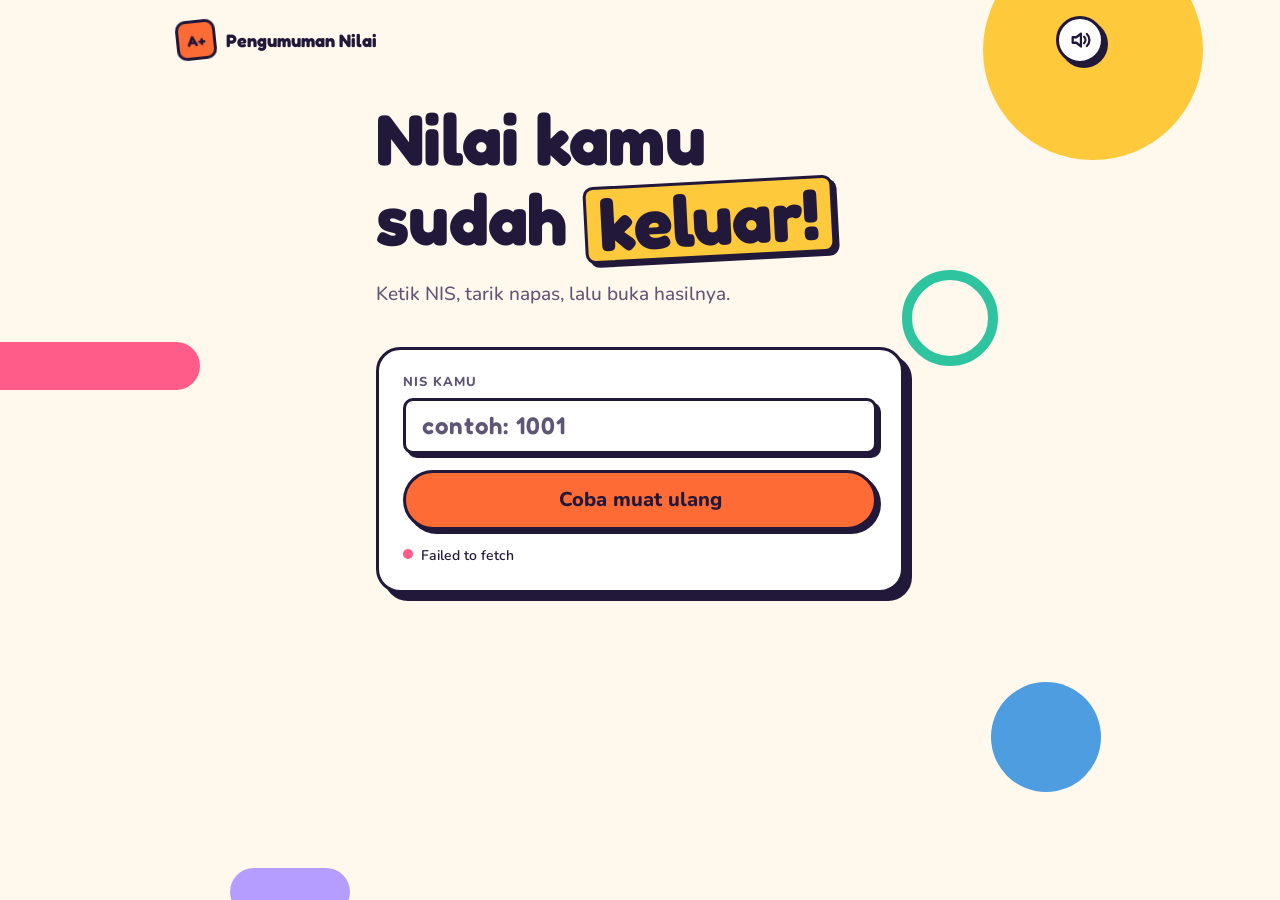
==== index.html @ 969889ff "Add playful score announcement page Student page looks up a NIS in a published Google Sheets CSV and" ====
<!doctype html>
<html lang="id">
<head>
<meta charset="utf-8">
<meta name="viewport" content="width=device-width, initial-scale=1">
<title>Pengumuman Nilai</title>
<meta name="description" content="Ketik NIS kamu dan buka nilaimu.">
<link rel="icon" href="data:image/svg+xml,%3Csvg xmlns='http://www.w3.org/2000/svg' viewBox='0 0 64 64'%3E%3Crect width='64' height='64' rx='16' fill='%23ff6b35'/%3E%3Ctext x='32' y='45' font-family='Arial' font-weight='700' font-size='34' text-anchor='middle' fill='%2322193a'%3EA%2B%3C/text%3E%3C/svg%3E">
<link rel="preconnect" href="https://fonts.googleapis.com">
<link rel="preconnect" href="https://fonts.gstatic.com" crossorigin>
<link href="https://fonts.googleapis.com/css2?family=Fredoka:wght@600;700&family=Nunito:wght@500;600;800&display=swap" rel="stylesheet">
<link rel="stylesheet" href="assets/css/style.css">
<link rel="stylesheet" href="assets/css/announce.css">
</head>
<body>

<div class="bg-shapes" aria-hidden="true">
  <span class="shape shape--disc s1"></span>
  <span class="shape shape--pill s2"></span>
  <span class="shape shape--disc s3"></span>
  <span class="shape shape--pill s4"></span>
  <span class="shape shape--ring s5"></span>
</div>

<header class="topbar">
  <span class="brandmark"><span class="brandmark__dot" aria-hidden="true">A+</span>Pengumuman Nilai</span>
  <button class="pn-icon-btn" id="sound-toggle" type="button" aria-pressed="true" aria-label="Suara: nyala">
    <svg class="ico-on" viewBox="0 0 24 24" fill="none" stroke="currentColor" stroke-width="2.5" stroke-linecap="round" stroke-linejoin="round" aria-hidden="true"><path d="M4 9v6h4l5 4V5L8 9H4z"/><path d="M16.5 8.5a5 5 0 0 1 0 7"/><path d="M19.5 5.5a9 9 0 0 1 0 13"/></svg>
    <svg class="ico-off" viewBox="0 0 24 24" fill="none" stroke="currentColor" stroke-width="2.5" stroke-linecap="round" stroke-linejoin="round" aria-hidden="true"><path d="M4 9v6h4l5 4V5L8 9H4z"/><path d="M17 9l5 6M22 9l-5 6"/></svg>
  </button>
</header>

<p class="demo-banner" id="demo-banner" hidden>Mode demo: data contoh dari <code>sample.csv</code>. Coba NIS 1001 sampai 1005.</p>

<main>
  <!-- Screen 1: lookup -->
  <section class="screen screen--lookup" id="screen-lookup">
    <h1 class="hero-title">Nilai kamu<br>sudah <span class="hero-hl">keluar!</span></h1>
    <p class="hero-sub">Ketik NIS, tarik napas, lalu buka hasilnya.</p>

    <form class="lookup pn-card" id="lookup-form" novalidate>
      <label class="lookup__field">
        <span class="pn-label">NIS kamu</span>
        <input class="pn-input" id="nis-input" name="nis" inputmode="numeric" autocomplete="off" placeholder="contoh: 1001" required>
      </label>
      <button class="pn-btn pn-btn--primary pn-btn--big" id="lookup-btn" type="submit" disabled>Memuat data…</button>
      <p class="pn-hint" id="lookup-hint" role="status" aria-live="polite">Sedang mengambil data nilai…</p>
    </form>
  </section>

  <!-- Screen 2: reveal, one subject at a time -->
  <section class="screen screen--reveal" id="screen-reveal" hidden>
    <div class="greet">
      <p class="greet__kicker">Halo,</p>
      <h2 class="greet__name" id="greet-name">Kamu!</h2>
      <p class="greet__sub" id="greet-sub">Ada nilai yang menunggu dibuka.</p>
    </div>

    <ol class="steps" id="steps" aria-label="Urutan mapel"></ol>

    <div class="flip" id="flip">
      <div class="flip__inner">
        <button class="face face--front pn-card" id="card-front" type="button">
          <span class="face__subject" id="front-subject">Mapel</span>
          <span class="mystery" aria-hidden="true">?</span>
          <span class="face__tap">Ketuk untuk membuka</span>
        </button>
        <article class="face face--back pn-card" id="card-back">
          <span class="face__subject" id="back-subject">Mapel</span>
          <div class="score-orb" id="score-orb"><span id="score-num">0</span></div>
          <span class="pn-badge stamp" id="tier-badge">Tier</span>
          <p class="tier-msg" id="tier-msg"></p>
          <figure class="media" id="media" hidden><img id="media-img" alt=""></figure>
        </article>
      </div>
    </div>

    <div class="actions">
      <button class="pn-btn pn-btn--primary pn-btn--big" id="next-btn" type="button" hidden>Buka mapel berikutnya</button>
      <button class="pn-btn pn-btn--primary pn-btn--big" id="summary-btn" type="button" hidden>Lihat rekap</button>
    </div>
  </section>

  <!-- Screen 3: summary -->
  <section class="screen screen--summary" id="screen-summary" hidden>
    <h2 class="summary__title">Rekap nilai<br><span id="summary-name">kamu</span></h2>
    <p class="summary__meta" id="summary-meta"></p>
    <ul class="summary__list" id="summary-list"></ul>
    <div class="actions">
      <button class="pn-btn" id="replay-btn" type="button">Putar ulang</button>
      <button class="pn-btn pn-btn--primary" id="again-btn" type="button">Cek NIS lain</button>
    </div>
  </section>
</main>

<canvas class="confetti" id="confetti" aria-hidden="true"></canvas>

<script src="assets/js/common.js"></script>
<script src="assets/js/app.js"></script>
</body>
</html>
---- assets/css/style.css ----
/* Pengumuman Nilai — tokens and components (mirrors the "Pengumuman Nilai" design system) */

:root {
  --paper: #fff8ec;
  --card: #ffffff;
  --ink: #22193a;
  --ink-muted: #5f5676;
  --line: #22193a;
  --on-bright: #22193a;
  --brand: #ff6b35;
  --sun: #ffc93c;
  --berry: #ff5c8a;
  --mint: #2ec4a0;
  --sky: #4d9de0;
  --lilac: #b59cff;

  --shadow-sticker: 4px 4px 0 #22193a;
  --shadow-pop: 8px 8px 0 #22193a;

  --space-2: 8px;
  --space-4: 16px;
  --space-6: 24px;
  --space-10: 40px;

  --radius-sm: 10px;
  --radius-lg: 24px;
  --radius-pill: 999px;

  --font-display: "Fredoka", "Nunito", system-ui, sans-serif;
  --font-body: "Nunito", system-ui, sans-serif;

  color-scheme: light;
}

@media (prefers-color-scheme: dark) {
  :root {
    --paper: #1d1733;
    --card: #2a2347;
    --ink: #fbf3e4;
    --ink-muted: #b8aed6;
    --line: #7a6eaa;
    --brand: #ff8a5c;
    --sun: #ffd45e;
    --berry: #ff7aa0;
    --mint: #3fd6b1;
    --sky: #6fb3ec;
    --lilac: #c4b0ff;
    --shadow-sticker: 4px 4px 0 #0b0818;
    --shadow-pop: 8px 8px 0 #0b0818;
    color-scheme: dark;
  }
}

/* Tier colour hook: set data-tier on any element, read var(--tier) inside it */
[data-tier="excellent"] { --tier: var(--sun); }
[data-tier="awesome"] { --tier: var(--berry); }
[data-tier="great"] { --tier: var(--mint); }
[data-tier="good"] { --tier: var(--sky); }
[data-tier="keepgoing"] { --tier: var(--lilac); }

*, *::before, *::after { box-sizing: border-box; }
html { -webkit-text-size-adjust: 100%; }
body {
  margin: 0;
  min-height: 100vh;
  background: var(--paper);
  color: var(--ink);
  font: 500 17px/26px var(--font-body);
  overflow-x: hidden;
}
[hidden] { display: none !important; }
h1, h2, h3 { font-family: var(--font-display); margin: 0; }
p { margin: 0; }
a { color: inherit; }
.sr-only { position: absolute; width: 1px; height: 1px; overflow: hidden; clip: rect(0 0 0 0); white-space: nowrap; }

/* ---------- Button ---------- */
.pn-btn {
  display: inline-flex; align-items: center; justify-content: center; gap: var(--space-2);
  min-height: 48px; padding: 0 28px;
  font: 800 17px/26px var(--font-body);
  color: var(--ink); background: var(--card);
  border: 3px solid var(--line); border-radius: var(--radius-pill);
  box-shadow: var(--shadow-sticker); cursor: pointer;
  transition: transform .12s ease, box-shadow .12s ease;
  text-decoration: none;
}
.pn-btn:hover { transform: translate(-1px, -1px); }
.pn-btn:active { transform: translate(4px, 4px); box-shadow: none; }
.pn-btn:focus-visible { outline: 3px solid var(--sky); outline-offset: 3px; }
.pn-btn--primary { background: var(--brand); color: var(--on-bright); }
.pn-btn--big { min-height: 60px; padding: 0 36px; font-size: 20px; }
.pn-btn--small { min-height: 40px; padding: 0 18px; font-size: 15px; }
.pn-btn[disabled] { opacity: .5; cursor: not-allowed; transform: none; }

.pn-icon-btn {
  display: inline-grid; place-items: center;
  width: 48px; height: 48px; padding: 0;
  background: var(--card); color: var(--ink);
  border: 3px solid var(--line); border-radius: var(--radius-pill);
  box-shadow: var(--shadow-sticker); cursor: pointer;
}
.pn-icon-btn:active { transform: translate(4px, 4px); box-shadow: none; }
.pn-icon-btn:focus-visible { outline: 3px solid var(--sky); outline-offset: 3px; }
.pn-icon-btn svg { width: 22px; height: 22px; }

/* ---------- Form ---------- */
.pn-label { font: 800 13px/16px var(--font-body); letter-spacing: .08em; text-transform: uppercase; color: var(--ink-muted); }
.pn-input {
  width: 100%; min-height: 56px; padding: 0 var(--space-4);
  font: 600 24px/30px var(--font-display); letter-spacing: .04em;
  color: var(--ink); background: var(--card);
  border: 3px solid var(--line); border-radius: var(--radius-sm);
  box-shadow: var(--shadow-sticker);
}
.pn-input--text { font: 600 16px/22px var(--font-body); letter-spacing: 0; min-height: 48px; }
.pn-input::placeholder { color: var(--ink-muted); opacity: 1; }
.pn-input:focus { outline: 3px solid var(--sky); outline-offset: 2px; }
.pn-hint { font: 600 14px/20px var(--font-body); color: var(--ink-muted); }
.pn-hint--error { color: var(--ink); }
.pn-hint--error::before {
  content: ""; display: inline-block; width: 10px; height: 10px; margin-right: var(--space-2);
  border-radius: var(--radius-pill); background: var(--berry); vertical-align: 1px;
}

/* ---------- Badge ---------- */
.pn-badge {
  display: inline-flex; align-items: center; gap: var(--space-2);
  padding: 6px var(--space-4);
  font: 800 13px/16px var(--font-body); letter-spacing: .08em; text-transform: uppercase;
  color: var(--on-bright); background: var(--tier, var(--card));
  border: 3px solid var(--line); border-radius: var(--radius-pill);
  box-shadow: var(--shadow-sticker);
  white-space: nowrap;
}

/* ---------- Card ---------- */
.pn-card {
  background: var(--card); color: var(--ink);
  border: 3px solid var(--line); border-radius: var(--radius-lg);
  box-shadow: var(--shadow-pop);
}

/* ---------- Motion ---------- */
@keyframes pn-pop { 0% { transform: scale(.8); opacity: 0; } 60% { transform: scale(1.04); opacity: 1; } 100% { transform: scale(1); } }
@keyframes pn-shake { 0%, 100% { transform: translateX(0); } 20% { transform: translateX(-8px); } 40% { transform: translateX(8px); } 60% { transform: translateX(-5px); } 80% { transform: translateX(5px); } }
@keyframes pn-wobble { 0%, 100% { transform: rotate(0); } 25% { transform: rotate(-4deg) scale(1.02); } 75% { transform: rotate(4deg) scale(1.02); } }
@keyframes pn-float { 0%, 100% { transform: translateY(0); } 50% { transform: translateY(-10px); } }
@keyframes pn-stamp { 0% { transform: scale(2.2) rotate(-12deg); opacity: 0; } 70% { transform: scale(.92) rotate(-4deg); opacity: 1; } 100% { transform: scale(1) rotate(-4deg); } }
.pn-reveal { animation: pn-pop .45s cubic-bezier(.34, 1.56, .64, 1) both; }
.pn-shake { animation: pn-shake .4s ease; }

@media (prefers-reduced-motion: reduce) {
  *, *::before, *::after { animation-duration: .01ms !important; animation-iteration-count: 1 !important; transition-duration: .01ms !important; }
}
---- assets/css/announce.css ----
/* Student page layout */

main { position: relative; z-index: 1; max-width: 560px; margin: 0 auto; padding: 0 16px 64px; }

/* ---------- Background shapes ---------- */
.bg-shapes { position: fixed; inset: 0; z-index: 0; pointer-events: none; overflow: hidden; }
.shape { position: absolute; display: block; animation: pn-float 6s ease-in-out infinite; }
.shape--disc { border-radius: var(--radius-pill); }
.shape--pill { border-radius: var(--radius-pill); height: 48px; }
.shape--ring { border-radius: var(--radius-pill); border: 10px solid var(--mint); }
.s1 { width: 140px; height: 140px; background: var(--sun); top: -40px; right: -30px; }
.s2 { width: 180px; background: var(--berry); top: 38%; left: -90px; animation-delay: -2s; }
.s3 { width: 72px; height: 72px; background: var(--sky); bottom: 12%; right: 6%; animation-delay: -4s; }
.s4 { width: 120px; background: var(--lilac); bottom: -16px; left: 18%; animation-delay: -1s; }
.s5 { width: 96px; height: 96px; top: 18%; right: -36px; animation-delay: -3s; }
@media (min-width: 900px) {
  .s1 { width: 220px; height: 220px; right: 6%; top: -60px; }
  .s2 { width: 260px; left: -60px; }
  .s3 { width: 110px; height: 110px; right: 14%; }
  .s5 { right: 22%; top: 30%; }
}

/* ---------- Top bar ---------- */
.topbar {
  position: relative; z-index: 2;
  display: flex; align-items: center; justify-content: space-between; gap: var(--space-4);
  max-width: 960px; margin: 0 auto; padding: var(--space-4);
}
.brandmark { display: inline-flex; align-items: center; gap: 10px; font: 700 18px/1 var(--font-display); }
.brandmark__dot {
  display: inline-grid; place-items: center; width: 40px; height: 40px;
  background: var(--brand); color: var(--on-bright);
  border: 3px solid var(--line); border-radius: var(--radius-sm);
  font-size: 15px; transform: rotate(-6deg);
}
#sound-toggle .ico-off { display: none; }
#sound-toggle[aria-pressed="false"] .ico-on { display: none; }
#sound-toggle[aria-pressed="false"] .ico-off { display: block; }

.demo-banner {
  position: relative; z-index: 2;
  max-width: 528px; margin: 0 auto var(--space-4); padding: 10px var(--space-4);
  font: 600 14px/20px var(--font-body);
  background: var(--card); border: 3px dashed var(--line); border-radius: var(--radius-sm);
}
@media (max-width: 560px) { .demo-banner { margin-left: 16px; margin-right: 16px; } }

.screen { padding-top: var(--space-6); }

/* ---------- Lookup ---------- */
.hero-title { font-size: clamp(44px, 12vw, 72px); line-height: .98; letter-spacing: -.01em; }
.hero-hl {
  display: inline-block; padding: 0 12px; margin-top: 6px;
  background: var(--sun); color: var(--on-bright);
  border: 3px solid var(--line); border-radius: var(--radius-sm);
  transform: rotate(-3deg); box-shadow: var(--shadow-sticker);
}
.hero-sub { margin-top: var(--space-6); font-size: 19px; color: var(--ink-muted); }

.lookup { display: grid; gap: var(--space-4); margin-top: var(--space-10); padding: var(--space-6); }
.lookup__field { display: grid; gap: var(--space-2); }
.lookup .pn-btn { width: 100%; }
.lookup.is-error .pn-input { animation: pn-shake .4s ease; }

/* ---------- Reveal ---------- */
.greet__kicker { font: 700 22px/1 var(--font-display); color: var(--ink-muted); }
.greet__name { font-size: clamp(40px, 11vw, 60px); line-height: 1.02; margin-top: 4px; overflow-wrap: anywhere; }
.greet__sub { margin-top: var(--space-2); color: var(--ink-muted); }

.steps { display: flex; gap: var(--space-2); flex-wrap: wrap; list-style: none; margin: var(--space-6) 0 0; padding: 0; }
.steps li {
  padding: 4px 14px; font: 800 13px/20px var(--font-body);
  border: 3px solid var(--line); border-radius: var(--radius-pill);
  background: var(--card); color: var(--ink-muted);
}
.steps li.is-current { background: var(--ink); color: var(--paper); border-color: var(--ink); }
.steps li.is-done { background: var(--tier, var(--card)); color: var(--on-bright); }

.flip { margin-top: var(--space-6); perspective: 1400px; }
.flip__inner { display: grid; transition: transform .7s cubic-bezier(.34, 1.3, .64, 1); transform-style: preserve-3d; }
.flip.is-flipped .flip__inner { transform: rotateY(180deg); }
.face {
  grid-area: 1 / 1; display: flex; flex-direction: column; align-items: center; gap: var(--space-4);
  padding: var(--space-6); text-align: center;
  backface-visibility: hidden; -webkit-backface-visibility: hidden;
}
.face--front {
  justify-content: center; min-height: 380px; cursor: pointer; font: inherit; color: var(--ink);
  background-color: var(--card);
  background-image: radial-gradient(var(--line) 1.5px, transparent 1.5px);
  background-size: 22px 22px;
}
.face--front:focus-visible { outline: 3px solid var(--sky); outline-offset: 4px; }
.face--front:hover .mystery { transform: rotate(-8deg) scale(1.05); }
.face--back { transform: rotateY(180deg); }
.face__subject {
  padding: 6px 16px; background: var(--card);
  font: 700 22px/28px var(--font-display);
  border: 3px solid var(--line); border-radius: var(--radius-pill);
}
.mystery {
  display: grid; place-items: center; width: 168px; height: 168px;
  background: var(--brand); color: var(--on-bright);
  font: 700 112px/1 var(--font-display);
  border: 3px solid var(--line); border-radius: var(--radius-pill);
  box-shadow: var(--shadow-sticker); transition: transform .2s ease;
}
.face__tap {
  padding: 4px 12px; background: var(--card);
  font: 800 13px/16px var(--font-body); letter-spacing: .08em; text-transform: uppercase;
  border-radius: var(--radius-pill);
}
.flip.is-rumbling .face--front { animation: pn-wobble .18s linear infinite; }

.score-orb {
  display: grid; place-items: center; width: 200px; height: 200px;
  background: var(--tier, var(--card)); color: var(--on-bright);
  font: 700 104px/1 var(--font-display); letter-spacing: -.03em;
  border: 3px solid var(--line); border-radius: var(--radius-pill);
  box-shadow: var(--shadow-sticker);
  font-variant-numeric: tabular-nums;
}
.score-orb.is-long { font-size: 76px; }
.score-orb.is-xlong { font-size: 54px; letter-spacing: -.02em; }
.stamp { font-size: 18px; line-height: 22px; padding: 8px 20px; transform: rotate(-4deg); }
.flip.is-flipped .stamp.is-in { animation: pn-stamp .5s cubic-bezier(.34, 1.56, .64, 1) both; }
.stamp:not(.is-in) { opacity: 0; }
.tier-msg { font: 700 20px/28px var(--font-display); max-width: 380px; min-height: 28px; }
.media {
  width: 100%; max-width: 300px; margin: 0;
  border: 3px solid var(--line); border-radius: var(--radius-sm); overflow: hidden;
  background: var(--paper);
}
.media img { display: block; width: 100%; height: auto; max-height: 260px; object-fit: contain; }

.actions { display: flex; flex-wrap: wrap; gap: var(--space-4); margin-top: var(--space-10); justify-content: center; }
.actions .pn-btn { flex: 1 1 200px; }

/* ---------- Summary ---------- */
.summary__title { font-size: clamp(40px, 11vw, 56px); line-height: 1.02; overflow-wrap: anywhere; }
.summary__meta { margin-top: var(--space-2); color: var(--ink-muted); font-weight: 600; }
.summary__list { list-style: none; margin: var(--space-6) 0 0; padding: 0; display: grid; gap: var(--space-4); }
.summary__item {
  display: grid; grid-template-columns: auto 1fr; align-items: center; gap: var(--space-4);
  padding: var(--space-4); background: var(--card);
  border: 3px solid var(--line); border-radius: var(--radius-lg); box-shadow: var(--shadow-sticker);
}
.summary__score {
  display: grid; place-items: center; width: 76px; height: 76px;
  background: var(--tier); color: var(--on-bright);
  font: 700 34px/1 var(--font-display);
  border: 3px solid var(--line); border-radius: var(--radius-pill);
}
.summary__score.is-long { font-size: 22px; }
.summary__subject { font: 700 20px/26px var(--font-display); }
.summary__item .pn-badge { margin-top: 6px; box-shadow: none; padding: 3px 12px; }

/* ---------- Confetti ---------- */
.confetti { position: fixed; inset: 0; width: 100%; height: 100%; pointer-events: none; z-index: 10; }
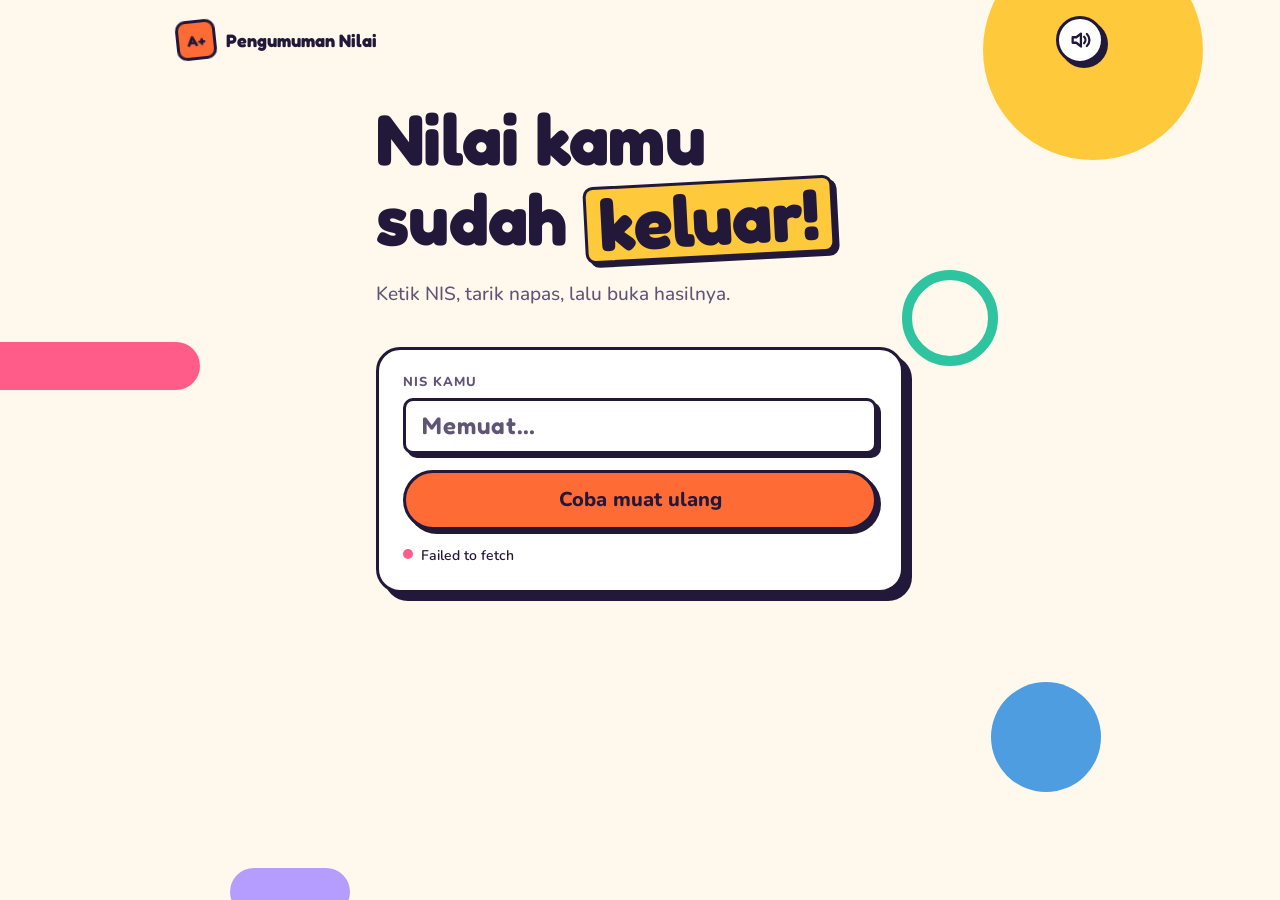
==== commit 402ebd5c: "Single-subject flow, real NIS hint, rename teacher panel - Students with one subject see one card wi" ====
--- a/index.html
+++ b/index.html
@@ -30,7 +30,7 @@
   </button>
 </header>
 
-<p class="demo-banner" id="demo-banner" hidden>Mode demo: data contoh dari <code>sample.csv</code>. Coba NIS 1001 sampai 1005.</p>
+<p class="demo-banner" id="demo-banner" hidden>Mode demo: data contoh dari <code>sample.csv</code>.</p>
 
 <main>
   <!-- Screen 1: lookup -->
@@ -41,7 +41,7 @@
     <form class="lookup pn-card" id="lookup-form" novalidate>
       <label class="lookup__field">
         <span class="pn-label">NIS kamu</span>
-        <input class="pn-input" id="nis-input" name="nis" inputmode="numeric" autocomplete="off" placeholder="contoh: 1001" required>
+        <input class="pn-input" id="nis-input" name="nis" inputmode="numeric" autocomplete="off" placeholder="Memuat…" required>
       </label>
       <button class="pn-btn pn-btn--primary pn-btn--big" id="lookup-btn" type="submit" disabled>Memuat data…</button>
       <p class="pn-hint" id="lookup-hint" role="status" aria-live="polite">Sedang mengambil data nilai…</p>
@@ -78,6 +78,8 @@
     <div class="actions">
       <button class="pn-btn pn-btn--primary pn-btn--big" id="next-btn" type="button" hidden>Buka mapel berikutnya</button>
       <button class="pn-btn pn-btn--primary pn-btn--big" id="summary-btn" type="button" hidden>Lihat rekap</button>
+      <button class="pn-btn" id="done-replay-btn" type="button" hidden>Putar ulang</button>
+      <button class="pn-btn pn-btn--primary" id="done-btn" type="button" hidden>Cek NIS lain</button>
     </div>
   </section>
 
